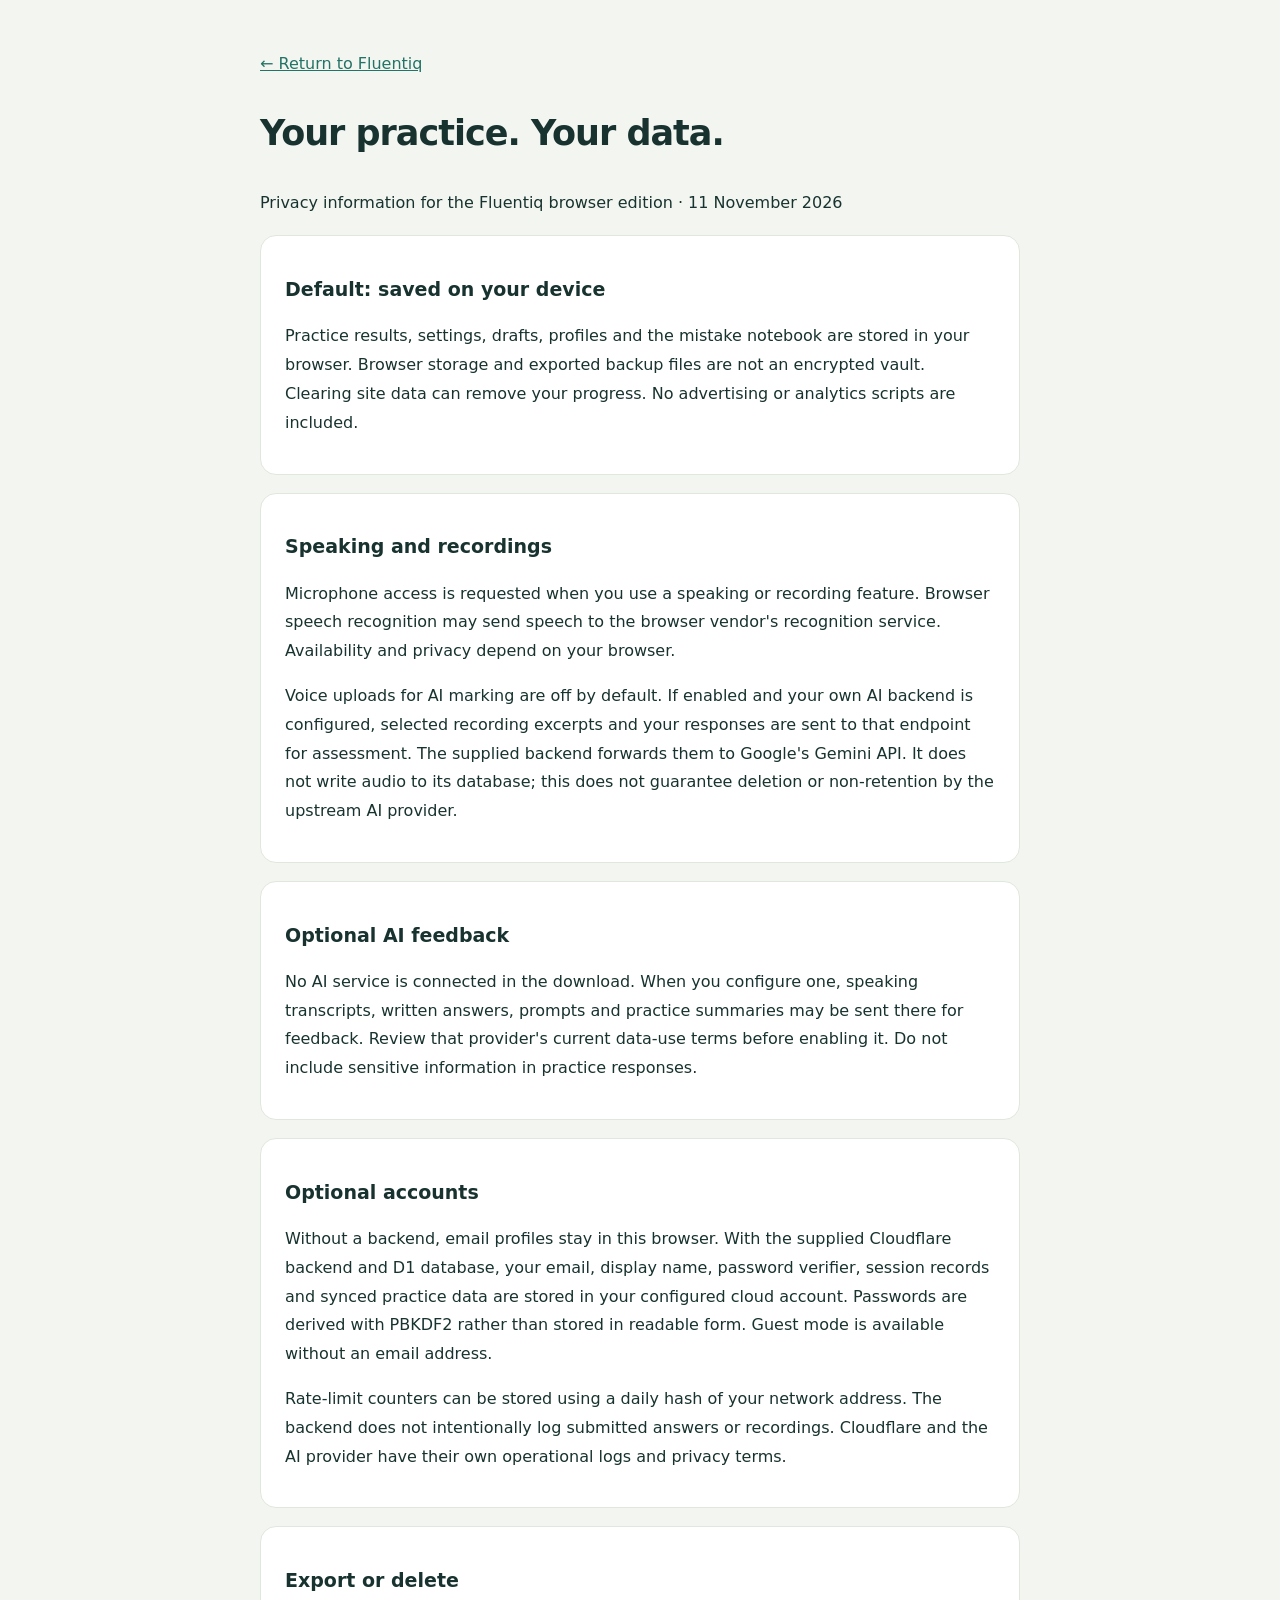
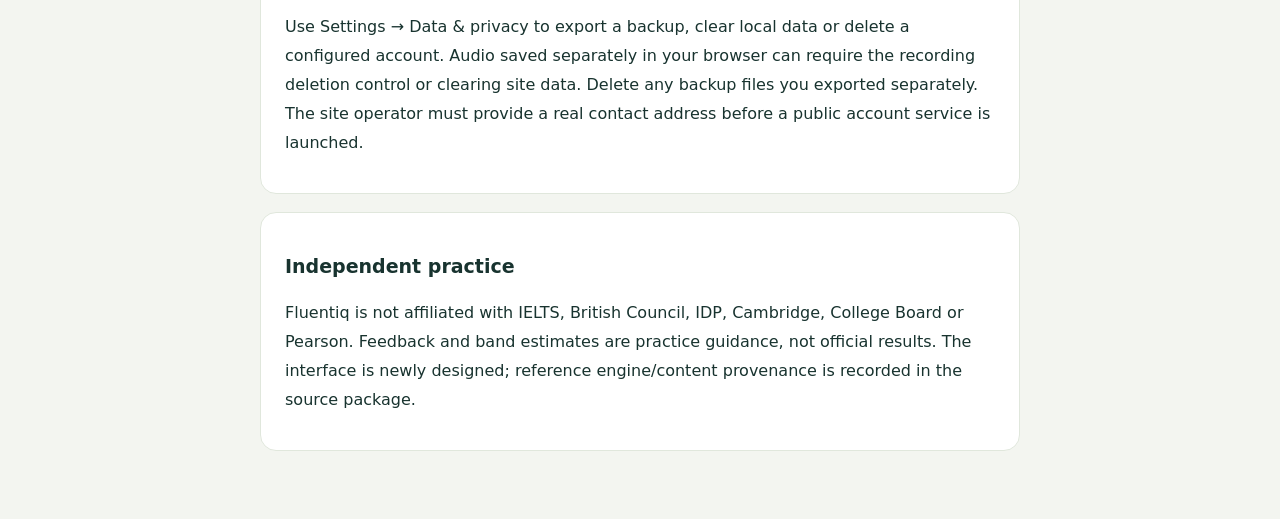
==== privacy.html @ 2937f401 "Add files via upload" ====
<!doctype html><html lang="en"><meta charset="utf-8"><meta name="viewport" content="width=device-width,initial-scale=1"><title>Fluentiq · Privacy information</title><style>body{font:16px/1.8 system-ui,sans-serif;color:#18332f;background:#f3f5f0;margin:0}main{max-width:760px;margin:auto;padding:50px 24px}h1{font-size:35px;letter-spacing:-1px}section{background:white;border:1px solid #e0e7dc;border-radius:16px;padding:20px 24px;margin:18px 0}h2{font-size:19px}a{color:#237366}</style><main><a href="./">← Return to Fluentiq</a><h1>Your practice. Your data.</h1><p>Privacy information for the Fluentiq browser edition · 11 November 2026</p><section><h2>Default: saved on your device</h2><p>Practice results, settings, drafts, profiles and the mistake notebook are stored in your browser. Browser storage and exported backup files are not an encrypted vault. Clearing site data can remove your progress. No advertising or analytics scripts are included.</p></section><section><h2>Speaking and recordings</h2><p>Microphone access is requested when you use a speaking or recording feature. Browser speech recognition may send speech to the browser vendor's recognition service. Availability and privacy depend on your browser.</p><p>Voice uploads for AI marking are off by default. If enabled and your own AI backend is configured, selected recording excerpts and your responses are sent to that endpoint for assessment. The supplied backend forwards them to Google's Gemini API. It does not write audio to its database; this does not guarantee deletion or non-retention by the upstream AI provider.</p></section><section><h2>Optional AI feedback</h2><p>No AI service is connected in the download. When you configure one, speaking transcripts, written answers, prompts and practice summaries may be sent there for feedback. Review that provider's current data-use terms before enabling it. Do not include sensitive information in practice responses.</p></section><section><h2>Optional accounts</h2><p>Without a backend, email profiles stay in this browser. With the supplied Cloudflare backend and D1 database, your email, display name, password verifier, session records and synced practice data are stored in your configured cloud account. Passwords are derived with PBKDF2 rather than stored in readable form. Guest mode is available without an email address.</p><p>Rate-limit counters can be stored using a daily hash of your network address. The backend does not intentionally log submitted answers or recordings. Cloudflare and the AI provider have their own operational logs and privacy terms.</p></section><section id="delete-account"><h2>Export or delete</h2><p>Use Settings → Data & privacy to export a backup, clear local data or delete a configured account. Audio saved separately in your browser can require the recording deletion control or clearing site data. Delete any backup files you exported separately. The site operator must provide a real contact address before a public account service is launched.</p></section><section><h2>Independent practice</h2><p>Fluentiq is not affiliated with IELTS, British Council, IDP, Cambridge, College Board or Pearson. Feedback and band estimates are practice guidance, not official results. The interface is newly designed; reference engine/content provenance is recorded in the source package.</p></section></main></html>
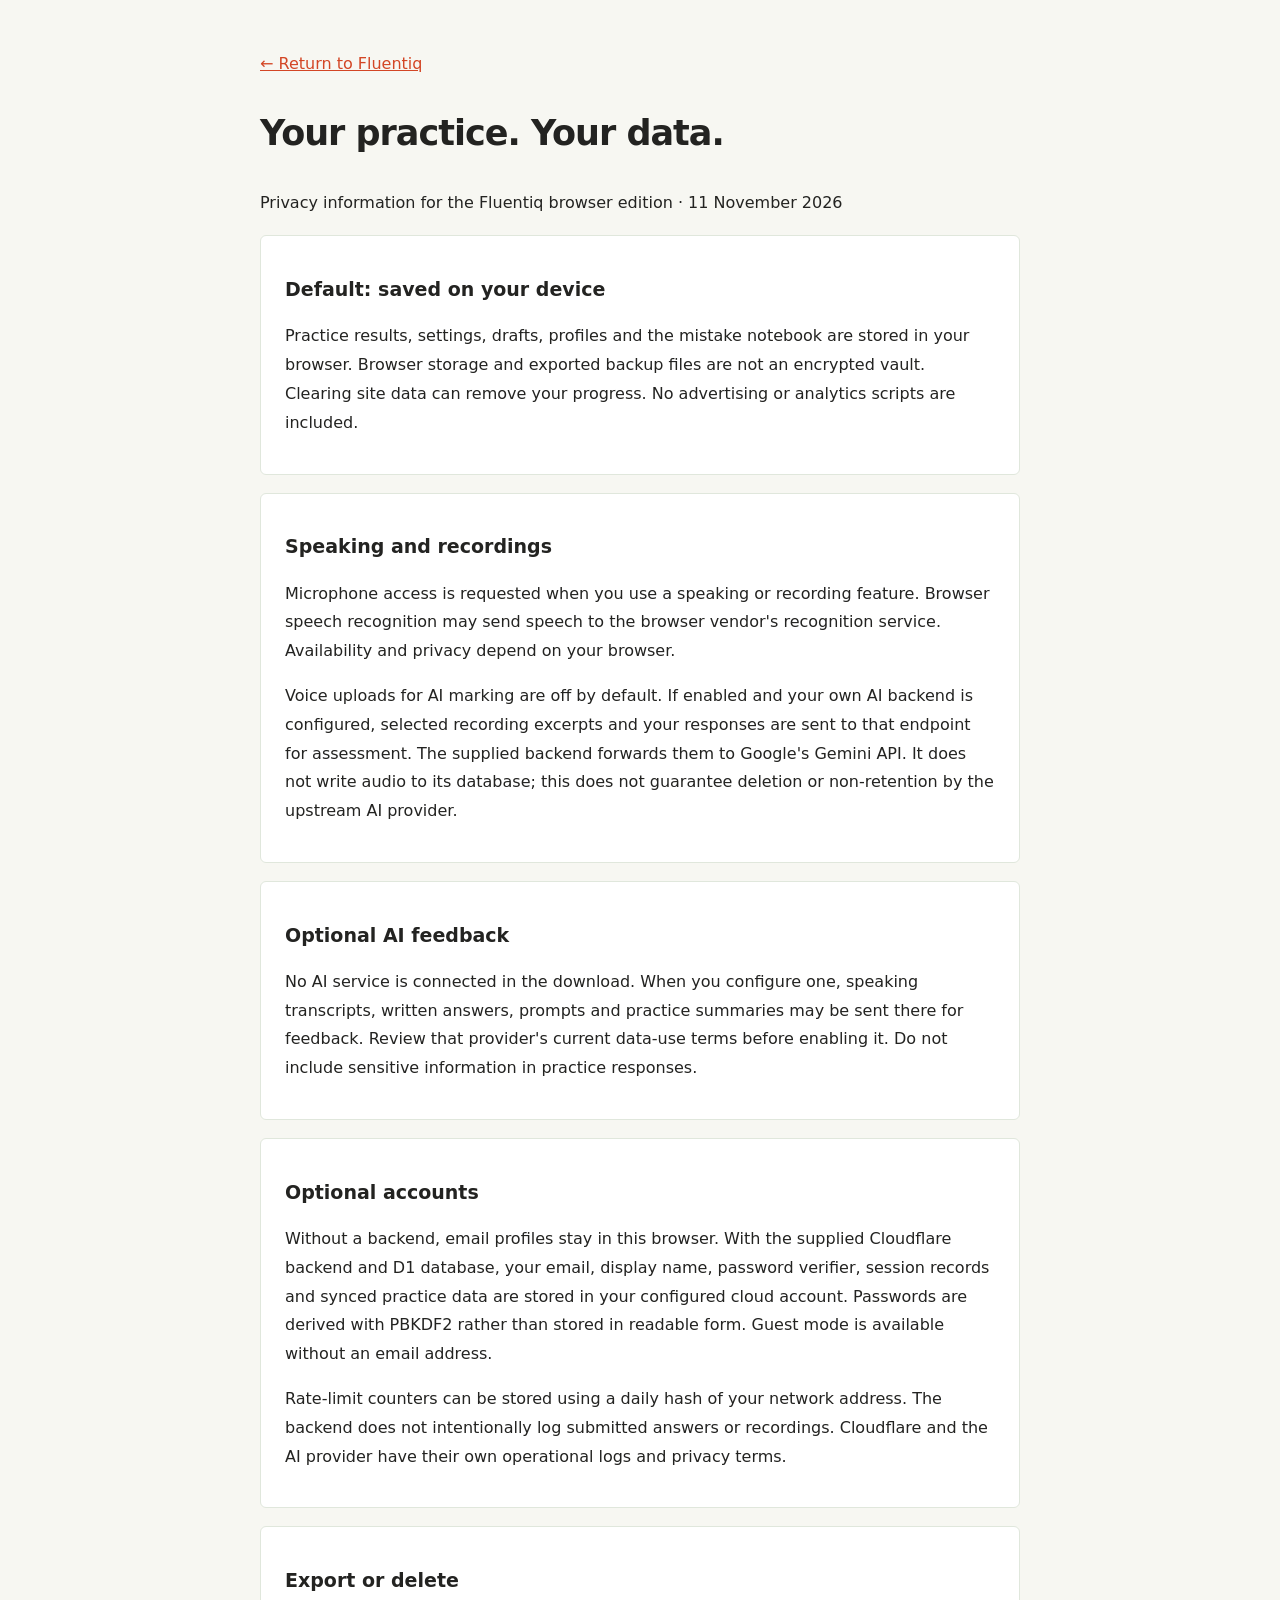
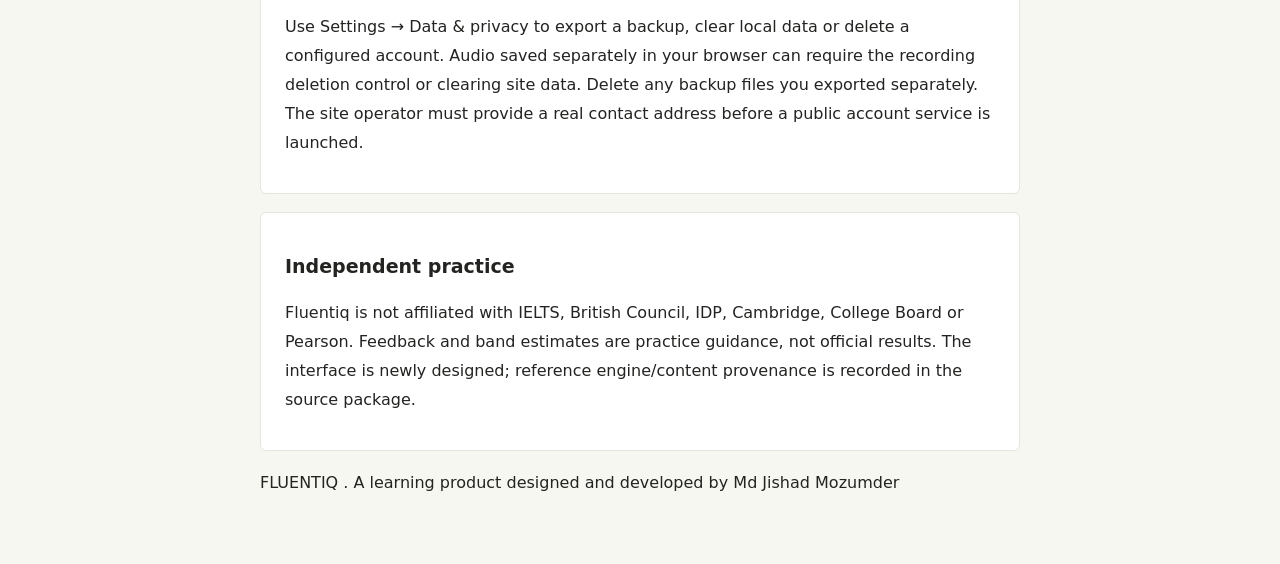
==== commit 8a7635a8: "Add files via upload" ====
--- a/privacy.html
+++ b/privacy.html
@@ -1 +1 @@
-<!doctype html><html lang="en"><meta charset="utf-8"><meta name="viewport" content="width=device-width,initial-scale=1"><title>Fluentiq · Privacy information</title><style>body{font:16px/1.8 system-ui,sans-serif;color:#18332f;background:#f3f5f0;margin:0}main{max-width:760px;margin:auto;padding:50px 24px}h1{font-size:35px;letter-spacing:-1px}section{background:white;border:1px solid #e0e7dc;border-radius:16px;padding:20px 24px;margin:18px 0}h2{font-size:19px}a{color:#237366}</style><main><a href="./">← Return to Fluentiq</a><h1>Your practice. Your data.</h1><p>Privacy information for the Fluentiq browser edition · 11 November 2026</p><section><h2>Default: saved on your device</h2><p>Practice results, settings, drafts, profiles and the mistake notebook are stored in your browser. Browser storage and exported backup files are not an encrypted vault. Clearing site data can remove your progress. No advertising or analytics scripts are included.</p></section><section><h2>Speaking and recordings</h2><p>Microphone access is requested when you use a speaking or recording feature. Browser speech recognition may send speech to the browser vendor's recognition service. Availability and privacy depend on your browser.</p><p>Voice uploads for AI marking are off by default. If enabled and your own AI backend is configured, selected recording excerpts and your responses are sent to that endpoint for assessment. The supplied backend forwards them to Google's Gemini API. It does not write audio to its database; this does not guarantee deletion or non-retention by the upstream AI provider.</p></section><section><h2>Optional AI feedback</h2><p>No AI service is connected in the download. When you configure one, speaking transcripts, written answers, prompts and practice summaries may be sent there for feedback. Review that provider's current data-use terms before enabling it. Do not include sensitive information in practice responses.</p></section><section><h2>Optional accounts</h2><p>Without a backend, email profiles stay in this browser. With the supplied Cloudflare backend and D1 database, your email, display name, password verifier, session records and synced practice data are stored in your configured cloud account. Passwords are derived with PBKDF2 rather than stored in readable form. Guest mode is available without an email address.</p><p>Rate-limit counters can be stored using a daily hash of your network address. The backend does not intentionally log submitted answers or recordings. Cloudflare and the AI provider have their own operational logs and privacy terms.</p></section><section id="delete-account"><h2>Export or delete</h2><p>Use Settings → Data & privacy to export a backup, clear local data or delete a configured account. Audio saved separately in your browser can require the recording deletion control or clearing site data. Delete any backup files you exported separately. The site operator must provide a real contact address before a public account service is launched.</p></section><section><h2>Independent practice</h2><p>Fluentiq is not affiliated with IELTS, British Council, IDP, Cambridge, College Board or Pearson. Feedback and band estimates are practice guidance, not official results. The interface is newly designed; reference engine/content provenance is recorded in the source package.</p></section></main></html>+<!doctype html><html lang="en"><meta charset="utf-8"><meta name="viewport" content="width=device-width,initial-scale=1"><title>Fluentiq · Privacy information</title><style>body{font:16px/1.8 system-ui,sans-serif;color:#232321;background:#f7f7f2;margin:0}main{max-width:760px;margin:auto;padding:50px 24px}h1{font-size:35px;letter-spacing:-1px}section{background:white;border:1px solid #e0e7dc;border-radius:6px;padding:20px 24px;margin:18px 0}h2{font-size:19px}a{color:#d34625}</style><main><a href="./">← Return to Fluentiq</a><h1>Your practice. Your data.</h1><p>Privacy information for the Fluentiq browser edition · 11 November 2026</p><section><h2>Default: saved on your device</h2><p>Practice results, settings, drafts, profiles and the mistake notebook are stored in your browser. Browser storage and exported backup files are not an encrypted vault. Clearing site data can remove your progress. No advertising or analytics scripts are included.</p></section><section><h2>Speaking and recordings</h2><p>Microphone access is requested when you use a speaking or recording feature. Browser speech recognition may send speech to the browser vendor's recognition service. Availability and privacy depend on your browser.</p><p>Voice uploads for AI marking are off by default. If enabled and your own AI backend is configured, selected recording excerpts and your responses are sent to that endpoint for assessment. The supplied backend forwards them to Google's Gemini API. It does not write audio to its database; this does not guarantee deletion or non-retention by the upstream AI provider.</p></section><section><h2>Optional AI feedback</h2><p>No AI service is connected in the download. When you configure one, speaking transcripts, written answers, prompts and practice summaries may be sent there for feedback. Review that provider's current data-use terms before enabling it. Do not include sensitive information in practice responses.</p></section><section><h2>Optional accounts</h2><p>Without a backend, email profiles stay in this browser. With the supplied Cloudflare backend and D1 database, your email, display name, password verifier, session records and synced practice data are stored in your configured cloud account. Passwords are derived with PBKDF2 rather than stored in readable form. Guest mode is available without an email address.</p><p>Rate-limit counters can be stored using a daily hash of your network address. The backend does not intentionally log submitted answers or recordings. Cloudflare and the AI provider have their own operational logs and privacy terms.</p></section><section id="delete-account"><h2>Export or delete</h2><p>Use Settings → Data & privacy to export a backup, clear local data or delete a configured account. Audio saved separately in your browser can require the recording deletion control or clearing site data. Delete any backup files you exported separately. The site operator must provide a real contact address before a public account service is launched.</p></section><section><h2>Independent practice</h2><p>Fluentiq is not affiliated with IELTS, British Council, IDP, Cambridge, College Board or Pearson. Feedback and band estimates are practice guidance, not official results. The interface is newly designed; reference engine/content provenance is recorded in the source package.</p></section><p>FLUENTIQ . A learning product designed and developed by Md Jishad Mozumder</p></main></html>
